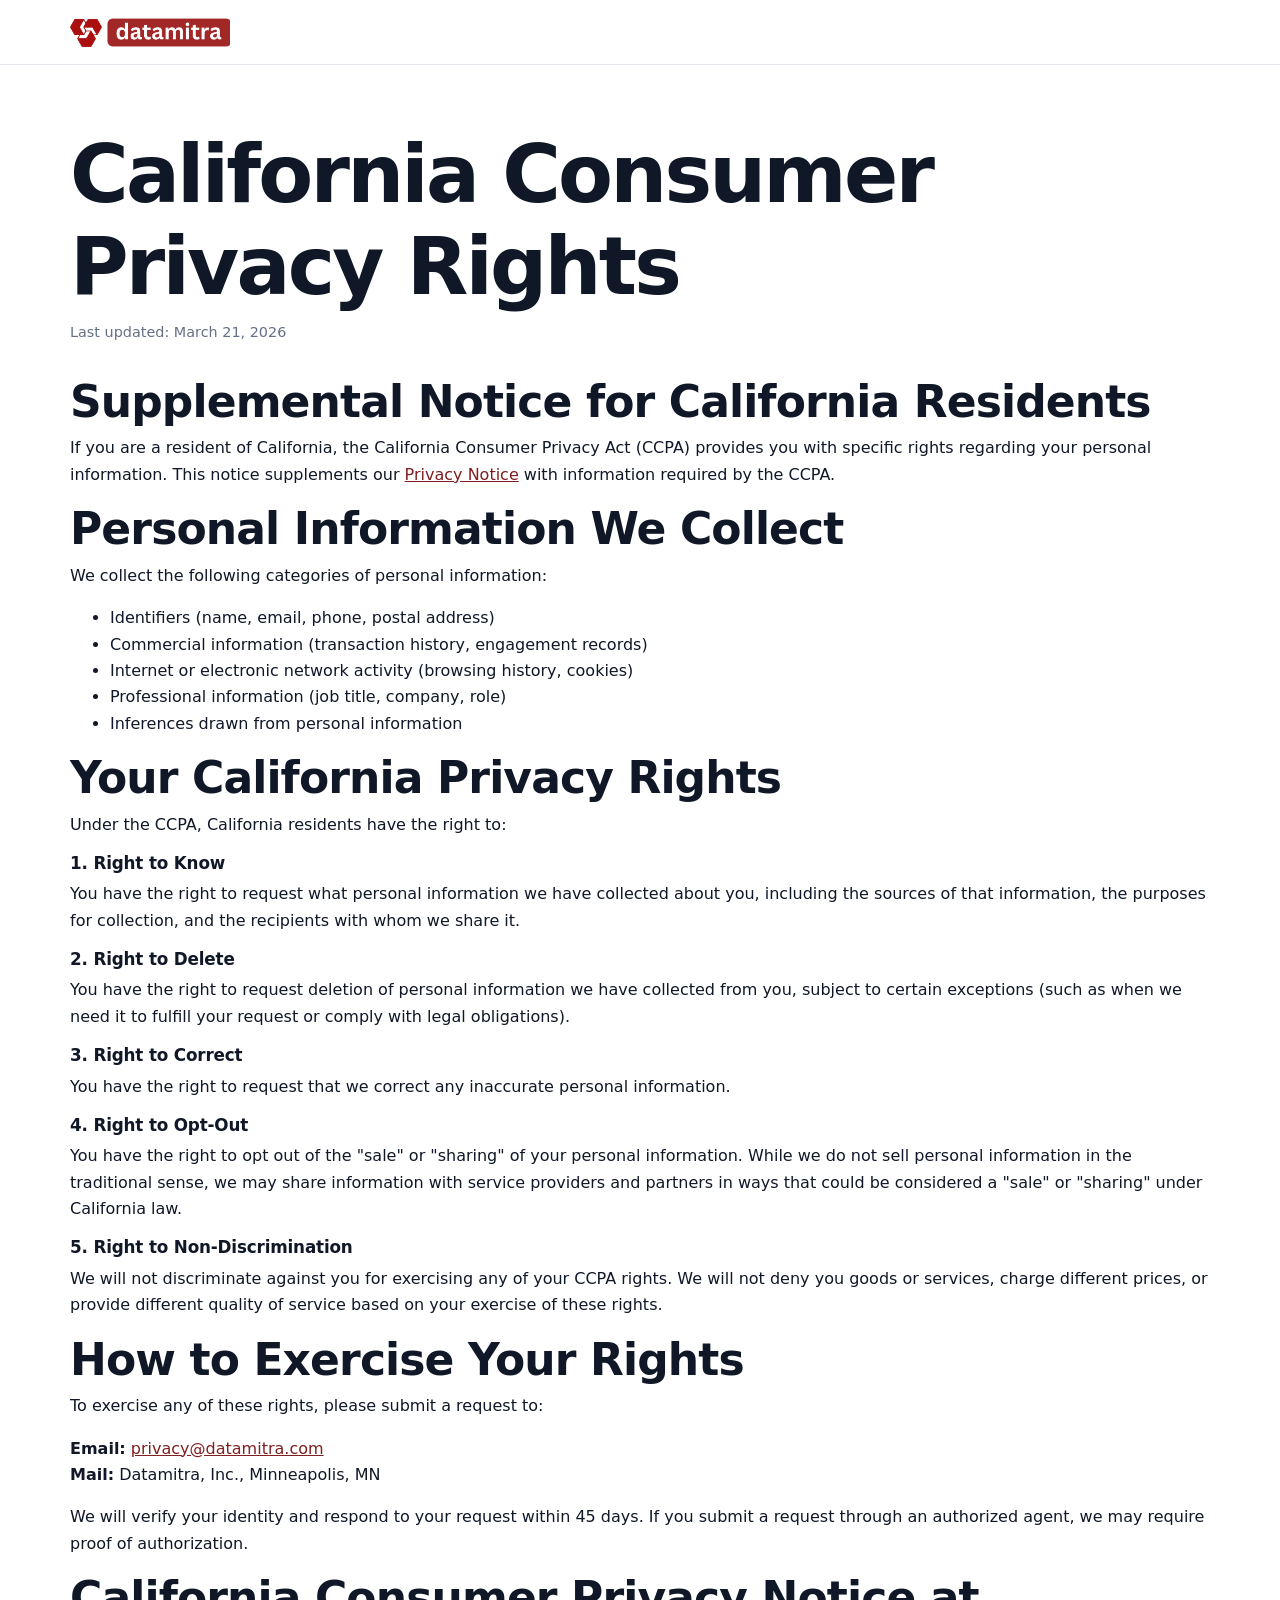
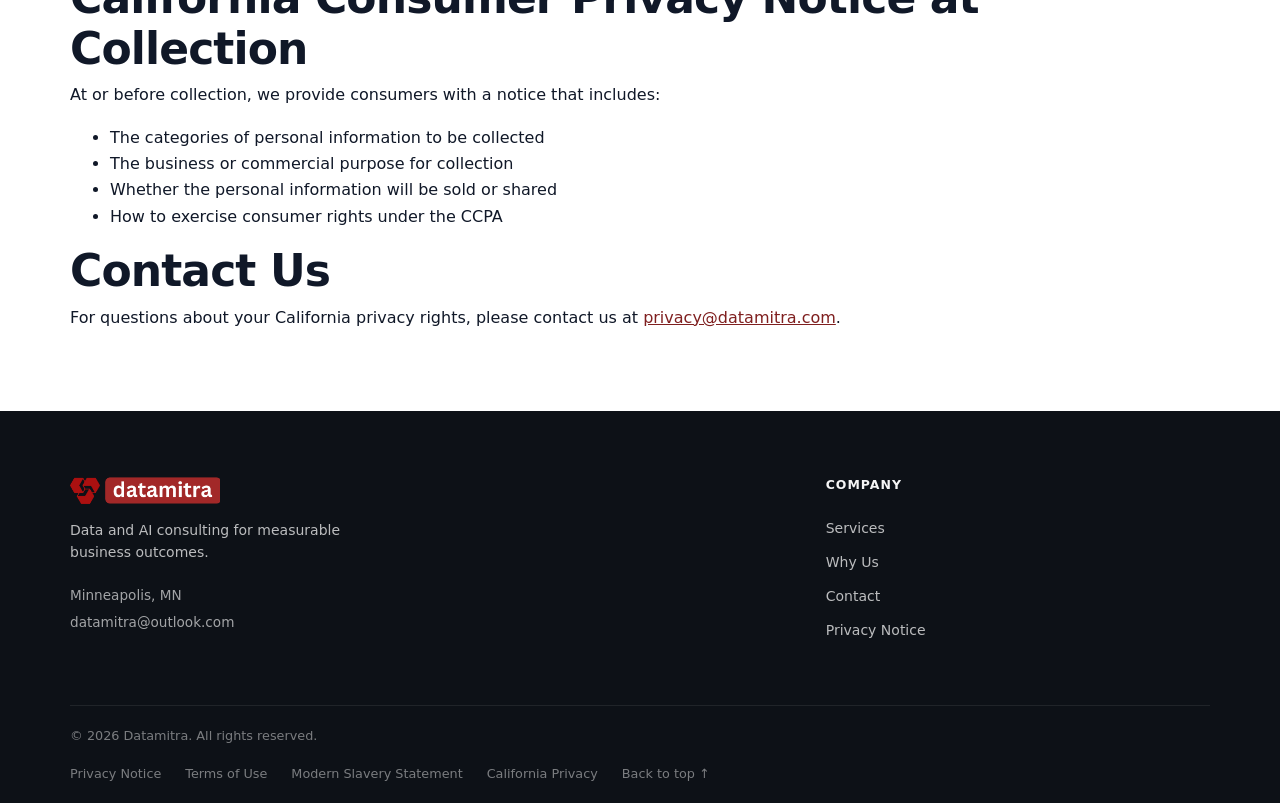
==== california-privacy.html @ 7be06f63 "Add legal pages: Privacy Notice, Terms of Use, Modern Slavery Statement, California Privacy" ====
<!doctype html>
<html lang="en">
  <head>
    <meta charset="UTF-8" />
    <meta name="viewport" content="width=device-width, initial-scale=1.0" />
    <title>California Privacy Rights - Datamitra</title>
    <meta name="description" content="Datamitra California Consumer Privacy Act (CCPA) Supplemental Notice." />
    <link rel="preconnect" href="https://fonts.googleapis.com" />
    <link rel="preconnect" href="https://fonts.gstatic.com" crossorigin />
    <link href="https://fonts.cdnfonts.com/css/canva-sans" rel="stylesheet" />
    <link rel="stylesheet" href="styles.css?v=24" />
  </head>
  <body>
    <header class="site-header">
      <div class="container nav-wrap">
        <a class="brand" href="index.html" aria-label="Datamitra home">
          <img class="brand-logo" src="assets/images/logo-wide.png" alt="Datamitra" width="175" height="35" />
        </a>
      </div>
    </header>

    <main id="main">
      <section class="section" style="padding: 4rem 0;">
        <div class="container">
          <h1>California Consumer Privacy Rights</h1>
          <p style="color: #667085; font-size: 0.9rem; margin-bottom: 2rem;">Last updated: March 21, 2026</p>

          <h2>Supplemental Notice for California Residents</h2>
          <p>If you are a resident of California, the California Consumer Privacy Act (CCPA) provides you with specific rights regarding your personal information. This notice supplements our <a href="privacy-notice.html">Privacy Notice</a> with information required by the CCPA.</p>

          <h2>Personal Information We Collect</h2>
          <p>We collect the following categories of personal information:</p>
          <ul>
            <li>Identifiers (name, email, phone, postal address)</li>
            <li>Commercial information (transaction history, engagement records)</li>
            <li>Internet or electronic network activity (browsing history, cookies)</li>
            <li>Professional information (job title, company, role)</li>
            <li>Inferences drawn from personal information</li>
          </ul>

          <h2>Your California Privacy Rights</h2>
          <p>Under the CCPA, California residents have the right to:</p>

          <h3>1. Right to Know</h3>
          <p>You have the right to request what personal information we have collected about you, including the sources of that information, the purposes for collection, and the recipients with whom we share it.</p>

          <h3>2. Right to Delete</h3>
          <p>You have the right to request deletion of personal information we have collected from you, subject to certain exceptions (such as when we need it to fulfill your request or comply with legal obligations).</p>

          <h3>3. Right to Correct</h3>
          <p>You have the right to request that we correct any inaccurate personal information.</p>

          <h3>4. Right to Opt-Out</h3>
          <p>You have the right to opt out of the "sale" or "sharing" of your personal information. While we do not sell personal information in the traditional sense, we may share information with service providers and partners in ways that could be considered a "sale" or "sharing" under California law.</p>

          <h3>5. Right to Non-Discrimination</h3>
          <p>We will not discriminate against you for exercising any of your CCPA rights. We will not deny you goods or services, charge different prices, or provide different quality of service based on your exercise of these rights.</p>

          <h2>How to Exercise Your Rights</h2>
          <p>To exercise any of these rights, please submit a request to:</p>
          <p>
            <strong>Email:</strong> <a href="mailto:privacy@datamitra.com">privacy@datamitra.com</a><br />
            <strong>Mail:</strong> Datamitra, Inc., Minneapolis, MN
          </p>
          <p>We will verify your identity and respond to your request within 45 days. If you submit a request through an authorized agent, we may require proof of authorization.</p>

          <h2>California Consumer Privacy Notice at Collection</h2>
          <p>At or before collection, we provide consumers with a notice that includes:</p>
          <ul>
            <li>The categories of personal information to be collected</li>
            <li>The business or commercial purpose for collection</li>
            <li>Whether the personal information will be sold or shared</li>
            <li>How to exercise consumer rights under the CCPA</li>
          </ul>

          <h2>Contact Us</h2>
          <p>For questions about your California privacy rights, please contact us at <a href="mailto:privacy@datamitra.com">privacy@datamitra.com</a>.</p>
        </div>
      </section>
    </main>

    <footer class="site-footer">
      <div class="container footer-inner">
        <div class="footer-brand">
          <a class="brand" href="index.html" aria-label="Datamitra home">
            <img class="brand-logo brand-logo-footer" src="assets/images/logo-wide.png" alt="Datamitra" width="160" height="32" />
          </a>
          <p class="footer-tagline">Data and AI consulting for measurable business outcomes.</p>
          <address class="footer-address">
            <span>Minneapolis, MN</span>
            <a href="mailto:datamitra@outlook.com">datamitra@outlook.com</a>
          </address>
        </div>
        <nav class="footer-links" aria-label="Footer navigation">
          <p class="footer-heading">Company</p>
          <a href="index.html#services">Services</a>
          <a href="index.html#approach">Why Us</a>
          <a href="index.html#contact">Contact</a>
          <a href="privacy-notice.html">Privacy Notice</a>
        </nav>
      </div>
      <div class="footer-bottom">
        <div class="container footer-bottom-inner">
          <p>&copy; <span id="year"></span> Datamitra. All rights reserved.</p>
          <div class="legal-links">
            <a href="privacy-notice.html">Privacy Notice</a>
            <a href="terms-of-use.html">Terms of Use</a>
            <a href="modern-slavery.html">Modern Slavery Statement</a>
            <a href="california-privacy.html">California Privacy</a>
            <a href="index.html#top">Back to top &uarr;</a>
          </div>
        </div>
      </div>
    </footer>

    <script>
      document.querySelector("#year").textContent = new Date().getFullYear();
    </script>
  </body>
</html>
---- styles.css ----
/* ═══════════════════════════════════════════════════════════
  Datamitra - Design System
  Canva Sans typography, logo-red brand system,
  deep navy hero, crisp card grids, mobile-first.
  ═══════════════════════════════════════════════════════════ */

/* ─── Design tokens ───────────────────────────────────────── */
:root {
  /* Surfaces */
  --bg: #ffffff;
  --bg-alt: #f7f8fa;
  --panel: #ffffff;
  --line: #e4e7ec;

  /* Text */
  --text: #101828;
  --text-2: #344054;
  --muted: #475467;

  /* Brand - logo red */
  --brand: #a22828;
  --brand-dark: #7f1f1f;
  --brand-light: #fde8e8;
  --brand-glow: rgba(162, 40, 40, 0.22);

  /* Accent - tonal red */
  --accent: #c94a4a;
  --accent-dark: #962323;

  /* Hero */
  --hero-bg: #0f1629;
  --hero-mid: #0a2540;
  --hero-line: rgba(255, 255, 255, 0.10);

  /* Shadows */
  --shadow-xs: 0 1px 3px rgba(16, 24, 40, 0.06), 0 1px 2px rgba(16, 24, 40, 0.04);
  --shadow-sm: 0 4px 8px rgba(16, 24, 40, 0.06), 0 2px 4px rgba(16, 24, 40, 0.04);
  --shadow: 0 12px 24px rgba(16, 24, 40, 0.08), 0 4px 8px rgba(16, 24, 40, 0.04);
  --shadow-lg: 0 24px 48px rgba(16, 24, 40, 0.12), 0 8px 16px rgba(16, 24, 40, 0.06);

  /* Radii */
  --radius: 10px;
  --radius-sm: 6px;
  --radius-lg: 16px;

  /* Typography */
  --font-body: "Canva Sans", "Segoe UI", system-ui, -apple-system, sans-serif;
  --font-heading: "Canva Sans", "Segoe UI", system-ui, -apple-system, sans-serif;
}

/* ─── Reset ───────────────────────────────────────────────── */
*,
*::before,
*::after { box-sizing: border-box; }

html, body {
  margin: 0;
  padding: 0;
  scroll-behavior: smooth;
}

body {
  font-family: var(--font-body);
  font-size: 1rem;
  line-height: 1.65;
  color: var(--text);
  background: var(--bg);
  -webkit-font-smoothing: antialiased;
  -moz-osx-font-smoothing: grayscale;
}

h1, h2, h3, h4 {
  font-family: var(--font-heading);
  line-height: 1.15;
  font-weight: 700;
  margin: 0 0 0.5rem;
  color: var(--text);
}

h1 {
  font-size: clamp(2.8rem, 6.5vw, 5rem);
  font-weight: 800;
  letter-spacing: -0.035em;
}

h2 {
  font-size: clamp(1.9rem, 3.8vw, 2.75rem);
  font-weight: 700;
  letter-spacing: -0.02em;
}

h3 {
  font-size: 1.05rem;
  font-weight: 600;
  letter-spacing: -0.01em;
}

p { margin: 0 0 1rem; }

a {
  color: var(--brand-dark);
  transition: color 0.15s;
}

img { max-width: 100%; display: block; }

/* ─── Utilities ───────────────────────────────────────────── */
.container {
  width: min(1140px, 92vw);
  margin: 0 auto;
}

.skip-link {
  position: absolute;
  left: -9999px;
  top: auto;
}

.skip-link:focus {
  left: 1rem;
  top: 1rem;
  padding: 0.5rem 0.9rem;
  background: var(--panel);
  border: 2px solid var(--brand);
  border-radius: var(--radius-sm);
  z-index: 999;
  color: var(--text);
  font-weight: 600;
  font-size: 0.9rem;
}

/* Section alternating bg */
.section-alt {
  background: var(--bg-alt);
}

/* ─── Eyebrow pill ────────────────────────────────────────── */
/* Databricks-style: small ALL CAPS label with colored dot/line */
.eyebrow {
  display: inline-flex;
  align-items: center;
  gap: 0.5rem;
  font-size: 0.72rem;
  font-weight: 600;
  letter-spacing: 0.12em;
  text-transform: uppercase;
  color: var(--brand-dark);
  margin-bottom: 0.85rem;
}

.eyebrow::before {
  content: "";
  display: inline-block;
  width: 20px;
  height: 2px;
  background: var(--accent);
  border-radius: 2px;
  flex-shrink: 0;
}

.eyebrow-light {
  color: rgba(255, 255, 255, 0.7);
}

.eyebrow-light::before {
  background: var(--accent);
}

/* ─── Buttons ─────────────────────────────────────────────── */
.btn {
  display: inline-flex;
  align-items: center;
  justify-content: center;
  gap: 0.45rem;
  padding: 0.7rem 1.35rem;
  border-radius: var(--radius-sm);
  border: 1.5px solid transparent;
  font-family: var(--font-body);
  font-size: 0.9rem;
  font-weight: 600;
  line-height: 1;
  text-decoration: none;
  cursor: pointer;
  white-space: nowrap;
  transition: background 0.15s, border-color 0.15s, color 0.15s, box-shadow 0.15s;
}

/* Nav "Get Started" */
.btn-nav {
  background: var(--brand);
  color: #fff;
  border-color: var(--brand);
  font-size: 0.85rem;
  padding: 0.52rem 1.05rem;
  border-radius: var(--radius-sm);
}

.btn-nav:hover {
  background: var(--brand-dark);
  border-color: var(--brand-dark);
  color: #fff;
}

/* Hero primary - logo red fill on dark */
.btn-hero-primary {
  background: var(--brand);
  color: #ffffff;
  border-color: var(--brand);
  font-size: 0.95rem;
  padding: 0.78rem 1.6rem;
}

.btn-hero-primary:hover {
  background: var(--brand-dark);
  border-color: var(--brand-dark);
  color: #fff;
  box-shadow: 0 4px 16px var(--brand-glow);
}

/* Hero ghost - logo red outline */
.btn-hero-ghost {
  background: transparent;
  color: rgba(255, 236, 236, 0.95);
  border-color: rgba(248, 190, 190, 0.6);
  font-size: 0.95rem;
  padding: 0.78rem 1.6rem;
}

.btn-hero-ghost:hover {
  background: var(--brand-glow);
  border-color: rgba(255, 224, 224, 0.95);
  color: #ffffff;
}

/* Section form submit */
.btn-primary {
  background: var(--brand);
  color: #fff;
  border-color: var(--brand);
}

.btn-primary:hover {
  background: var(--brand-dark);
  border-color: var(--brand-dark);
  box-shadow: 0 4px 12px var(--brand-glow);
}

/* Focus ring - accessible */
a:focus-visible,
button:focus-visible,
input:focus-visible,
textarea:focus-visible {
  outline: 2px solid var(--brand);
  outline-offset: 2px;
}

/* ─── Navigation ──────────────────────────────────────────── */
/* Databricks-style: solid white, no blur, crisp border */
.site-header {
  position: sticky;
  top: 0;
  background: #ffffff;
  border-bottom: 1px solid var(--line);
  z-index: 200;
}

.nav-wrap {
  display: flex;
  align-items: center;
  gap: 1rem;
  height: 64px;
}

/* Logo */
.brand {
  display: inline-flex;
  align-items: center;
  text-decoration: none;
  flex-shrink: 0;
  margin-right: 0.5rem;
}

.brand-logo {
  display: block;
  height: 32px;
  width: auto;
  object-fit: contain;
}

/* Nav items */
nav[aria-label="Main navigation"] {
  flex: 1;
}

.nav-links {
  list-style: none;
  display: flex;
  align-items: center;
  gap: 0;
  margin: 0;
  padding: 0;
}

.nav-links a {
  display: block;
  text-decoration: none;
  color: var(--text-2);
  font-family: var(--font-body);
  font-size: 0.9rem;
  font-weight: 600;
  letter-spacing: 0.01em;
  padding: 0.45rem 0.8rem;
  border-radius: var(--radius-sm);
  position: relative;
  transition: color 0.15s;
}

.nav-links a:hover {
  color: var(--text);
}

.nav-links a::after {
  content: "";
  position: absolute;
  bottom: -1px;
  left: 0.8rem;
  right: 0.8rem;
  height: 2px;
  background: var(--brand);
  transform: scaleX(0);
  transform-origin: left;
  transition: transform 0.2s;
  border-radius: 2px;
}

.nav-links a:hover::after {
  transform: scaleX(1);
}

/* Right-side nav actions */
.nav-actions {
  display: flex;
  align-items: center;
  gap: 0.75rem;
  flex-shrink: 0;
}

/* Mobile hamburger */
.nav-toggle {
  display: none;
  flex-direction: column;
  justify-content: center;
  gap: 5px;
  padding: 0.4rem;
  background: none;
  border: none;
  cursor: pointer;
  border-radius: var(--radius-sm);
}

.hamburger-bar {
  display: block;
  width: 22px;
  height: 2px;
  background: var(--text-2);
  border-radius: 2px;
  transition: transform 0.2s, opacity 0.2s;
}

.nav-toggle[aria-expanded="true"] .hamburger-bar:nth-child(1) {
  transform: translateY(7px) rotate(45deg);
}

.nav-toggle[aria-expanded="true"] .hamburger-bar:nth-child(2) {
  opacity: 0;
}

.nav-toggle[aria-expanded="true"] .hamburger-bar:nth-child(3) {
  transform: translateY(-7px) rotate(-45deg);
}

/* ─── Hero ────────────────────────────────────────────────── */
.hero {
  position: relative;
  background: var(--hero-bg);
  overflow: hidden;
}

/* Layered radial glows */
.hero-bg {
  position: absolute;
  inset: 0;
  pointer-events: none;
  background:
    radial-gradient(ellipse 70% 80% at -10% 10%, rgba(162, 40, 40, 0.45) 0%, transparent 60%),
    radial-gradient(ellipse 50% 40% at 100% 0%, rgba(201, 74, 74, 0.22) 0%, transparent 55%),
    radial-gradient(ellipse 60% 80% at 50% 120%, rgba(127, 31, 31, 0.38) 0%, transparent 65%);
}

.hero-bg::after {
  content: "";
  position: absolute;
  inset: 0;
  background-image: radial-gradient(rgba(255,255,255,0.05) 1px, transparent 1px);
  background-size: 28px 28px;
  pointer-events: none;
}

/* 2-column hero grid */
.hero-grid {
  position: relative;
  display: grid;
  grid-template-columns: 1fr 1fr;
  gap: 3rem;
  align-items: center;
  padding: 5.5rem 0 5rem;
  min-height: 520px;
}

.hero-text {
  max-width: 560px;
}

.hero-text h1 {
  font-size: clamp(2.35rem, 5vw, 4.1rem);
  color: #ffffff;
  margin-bottom: 1.2rem;
  line-height: 1.08;
}

/* Brand gradient on "full potential." */
.hero-text h1 em {
  font-style: normal;
  background: linear-gradient(92deg, #f9d2d2 0%, var(--accent) 55%, var(--brand-dark) 100%);
  -webkit-background-clip: text;
  -webkit-text-fill-color: transparent;
  background-clip: text;
}

.hero-copy {
  color: rgba(255, 255, 255, 0.8);
  font-size: 1.05rem;
  line-height: 1.75;
  max-width: 52ch;
  margin-bottom: 2rem;
}

.hero-cta {
  display: flex;
  flex-wrap: wrap;
  gap: 0.85rem;
  align-items: center;
  margin-bottom: 1.8rem;
}

/* Trust signals row below CTAs */
.hero-trust {
  list-style: none;
  margin: 0;
  padding: 0;
  display: flex;
  flex-wrap: wrap;
  gap: 1.2rem;
  padding-top: 0.25rem;
  border-top: 1px solid rgba(255, 255, 255, 0.1);
}

.hero-trust li {
  display: flex;
  align-items: center;
  gap: 0.45rem;
  font-size: 0.8rem;
  color: rgba(255, 255, 255, 0.74);
  font-weight: 500;
  letter-spacing: 0.01em;
}

.trust-dot {
  display: inline-block;
  width: 6px;
  height: 6px;
  border-radius: 50%;
  background: var(--brand);
  flex-shrink: 0;
}

/* ─── Dashboard visual card (hero right) ─────────────────── */
.hero-visual {
  display: flex;
  justify-content: flex-end;
  align-items: center;
}

.dash-card {
  background: rgba(255, 255, 255, 0.06);
  border: 1px solid rgba(255, 255, 255, 0.14);
  border-radius: 14px;
  width: 100%;
  max-width: 500px;
  backdrop-filter: blur(12px);
  -webkit-backdrop-filter: blur(12px);
  box-shadow: 0 24px 64px rgba(0, 0, 0, 0.4), 0 0 0 1px rgba(255,255,255,0.06);
  overflow: hidden;
}

.dash-header {
  display: flex;
  align-items: center;
  gap: 0.4rem;
  padding: 1rem 1.3rem;
  background: rgba(255, 255, 255, 0.05);
  border-bottom: 1px solid rgba(255, 255, 255, 0.08);
}

.dash-dot {
  width: 10px;
  height: 10px;
  border-radius: 50%;
  flex-shrink: 0;
}
.dash-dot--green { background: #34d399; }
.dash-dot--amber { background: var(--accent); }
.dash-dot--red   { background: #f87171; }

.dash-title {
  margin-left: 0.6rem;
  font-size: 0.75rem;
  font-weight: 600;
  color: rgba(255, 255, 255, 0.72);
  letter-spacing: 0.04em;
  text-transform: uppercase;
}

.dash-body {
  padding: 1.45rem 1.3rem;
  display: flex;
  flex-direction: column;
  gap: 1rem;
}

.dash-metric {
  display: flex;
  align-items: center;
  gap: 0.6rem;
}

.dash-label {
  font-size: 0.75rem;
  color: rgba(255, 255, 255, 0.84);
  width: 130px;
  flex-shrink: 0;
}

.dash-bar-wrap {
  flex: 1;
  height: 6px;
  background: rgba(255, 255, 255, 0.08);
  border-radius: 3px;
  overflow: hidden;
}

.dash-bar {
  height: 100%;
  border-radius: 3px;
  background: linear-gradient(90deg, var(--brand-dark), var(--brand));
  transition: width 1s ease;
}

.dash-bar--amber {
  background: linear-gradient(90deg, var(--brand-dark), var(--accent));
}

.dash-val {
  font-size: 0.78rem;
  font-weight: 700;
  color: rgba(255, 255, 255, 0.92);
  width: 38px;
  text-align: right;
  flex-shrink: 0;
}

.dash-kpi-row {
  display: grid;
  grid-template-columns: repeat(3, 1fr);
  gap: 0.5rem;
  margin-top: 0.4rem;
  padding-top: 0.85rem;
  border-top: 1px solid rgba(255, 255, 255, 0.08);
}

.dash-kpi {
  display: flex;
  flex-direction: column;
  align-items: center;
  gap: 0.2rem;
  background: rgba(255, 255, 255, 0.05);
  border-radius: 8px;
  padding: 0.7rem 0.4rem;
}

.dash-kpi-num {
  font-size: 1.15rem;
  font-weight: 800;
  color: rgba(255, 255, 255, 0.96);
  letter-spacing: -0.03em;
}

.dash-kpi-label {
  font-size: 0.68rem;
  color: rgba(255, 255, 255, 0.9);
  text-align: center;
  line-height: 1.35;
}

/* Outcomes bar inside hero bottom */
.hero-outcomes {
  position: relative;
  border-top: 1px solid var(--hero-line);
  background: rgba(255, 255, 255, 0.03);
  padding: 1.6rem 0;
}

.outcomes-list {
  list-style: none;
  margin: 0;
  padding: 0;
  display: grid;
  grid-template-columns: repeat(4, 1fr);
  gap: 1.5rem;
}

.outcomes-list li {
  display: flex;
  align-items: flex-start;
  gap: 0.65rem;
  color: rgba(255, 255, 255, 0.75);
  font-size: 0.875rem;
  line-height: 1.45;
  font-weight: 400;
}

.outcome-icon {
  font-size: 1.15rem;
  flex-shrink: 0;
  line-height: 1.45;
}

/* ─── Stats strip ─────────────────────────────────────────── */
/* Dark, high-contrast numbers */
.stats-strip {
  background: #0d1117;
  border-top: 1px solid rgba(255, 255, 255, 0.06);
  padding: 2.75rem 0;
}

.stats-grid {
  display: grid;
  grid-template-columns: repeat(4, 1fr);
  gap: 0;
  text-align: center;
}

.stat-item {
  display: flex;
  flex-direction: column;
  gap: 0.4rem;
  padding: 1rem 1.5rem;
  border-right: 1px solid rgba(255, 255, 255, 0.08);
}

.stat-item:last-child {
  border-right: none;
}

.stat-number {
  font-family: var(--font-heading);
  font-size: clamp(1.75rem, 3.2vw, 2.5rem);
  font-weight: 800;
  color: #ffffff;
  letter-spacing: -0.03em;
  line-height: 1;
}

.stat-label {
  font-size: 0.82rem;
  font-weight: 500;
  color: #ffffff;
  line-height: 1.4;
}

/* ─── Section defaults ────────────────────────────────────── */
.section {
  padding: 5rem 0;
  background: var(--bg);
}

.section-alt {
  background: var(--bg-alt);
}

.section-intro {
  color: var(--muted);
  font-size: 1rem;
  line-height: 1.65;
  margin-top: 0.4rem;
  margin-bottom: 0;
  max-width: 60ch;
}

.section-note {
  margin-top: 0.8rem;
  margin-bottom: 0;
  color: var(--brand-dark);
  font-size: 0.95rem;
  font-weight: 600;
  max-width: 60ch;
}

/* ─── Why now ─────────────────────────────────────────────── */
.why-now-section {
  padding-top: 4.25rem;
  padding-bottom: 4.25rem;
}

.why-now-wrap {
  display: grid;
  gap: 2rem;
}

.why-now-copy {
  max-width: 70ch;
}

.why-now-grid {
  display: grid;
  grid-template-columns: repeat(3, minmax(0, 1fr));
  gap: 1.25rem;
}

.why-now-item {
  background: var(--panel);
  border: 1px solid var(--line);
  border-radius: var(--radius);
  padding: 1.6rem 1.4rem;
  box-shadow: var(--shadow-xs);
  transition: box-shadow 0.22s, transform 0.22s, border-color 0.22s;
  overflow: hidden;
  position: relative;
}

.why-now-item::before {
  content: "";
  position: absolute;
  top: 0;
  left: 0;
  right: 0;
  height: 3px;
  background: linear-gradient(90deg, var(--brand), var(--accent));
  transform: scaleX(0);
  transform-origin: left;
  transition: transform 0.25s;
}

.why-now-item:hover {
  box-shadow: var(--shadow-lg);
  transform: translateY(-4px);
  border-color: var(--brand);
}

.why-now-item:hover::before {
  transform: scaleX(1);
}

.why-now-icon {
  font-size: 2rem;
  line-height: 1;
  margin-bottom: 1rem;
  display: inline-flex;
  align-items: center;
  justify-content: center;
  width: 52px;
  height: 52px;
  background: var(--brand-light);
  border-radius: 12px;
  transition: background 0.2s, transform 0.2s;
}

.why-now-item:hover .why-now-icon {
  background: var(--brand-glow);
  transform: scale(1.08);
}

.why-now-item h3 {
  margin-bottom: 0.55rem;
}

.why-now-item p {
  margin: 0;
  color: var(--muted);
  font-size: 0.92rem;
  line-height: 1.6;
}

/* ─── Service cards ───────────────────────────────────────── */
.service-grid {
  margin-top: 2.5rem;
  display: grid;
  grid-template-columns: repeat(3, minmax(0, 1fr));
  gap: 1.25rem;
}

.service-icon {
  font-size: 2rem;
  line-height: 1;
  margin-bottom: 1rem;
  display: inline-flex;
  align-items: center;
  justify-content: center;
  width: 52px;
  height: 52px;
  background: var(--brand-light);
  border-radius: 12px;
  transition: background 0.2s, transform 0.2s;
}

.service-item:hover .service-icon {
  background: var(--brand-glow);
  transform: scale(1.08);
}

.service-item {
  background: var(--panel);
  border: 1px solid var(--line);
  border-radius: var(--radius);
  padding: 1.6rem 1.4rem;
  box-shadow: var(--shadow-xs);
  transition: box-shadow 0.22s, transform 0.22s, border-color 0.22s;
  display: flex;
  flex-direction: column;
  overflow: hidden;
  position: relative;
}

.service-item:hover {
  box-shadow: var(--shadow-lg);
  transform: translateY(-4px);
  border-color: var(--brand);
}

/* Colored top accent line on hover */
.service-item::before {
  content: "";
  position: absolute;
  top: 0;
  left: 0;
  right: 0;
  height: 3px;
  background: linear-gradient(90deg, var(--brand), var(--accent));
  transform: scaleX(0);
  transform-origin: left;
  transition: transform 0.25s;
}

.service-item:hover::before {
  transform: scaleX(1);
}

.service-item h3 {
  color: var(--text);
  font-size: 1.05rem;
  margin-bottom: 0.5rem;
}

.service-item > p {
  color: var(--muted);
  font-size: 0.9rem;
  line-height: 1.55;
  margin-bottom: 1rem;
}

.service-checks {
  list-style: none;
  margin: auto 0 0;
  padding: 0;
  display: flex;
  flex-direction: column;
  gap: 0.45rem;
}

.service-checks li {
  display: flex;
  align-items: baseline;
  gap: 0.5rem;
  font-size: 0.85rem;
  color: var(--text-2);
  line-height: 1.4;
}

.service-checks li::before {
  content: "✓";
  color: var(--brand);
  font-weight: 700;
  font-size: 0.8rem;
  flex-shrink: 0;
}

/* ─── Why Datamitra ───────────────────────────────────────── */
.why-grid {
  margin-top: 2.5rem;
  display: grid;
  grid-template-columns: repeat(3, minmax(0, 1fr));
  gap: 1.25rem;
}

.why-item {
  background: var(--panel);
  border: 1px solid var(--line);
  border-radius: var(--radius);
  padding: 1.6rem 1.4rem;
  box-shadow: var(--shadow-xs);
  transition: box-shadow 0.22s, transform 0.22s, border-color 0.22s;
  overflow: hidden;
  position: relative;
}

.why-item::before {
  content: "";
  position: absolute;
  top: 0;
  left: 0;
  right: 0;
  height: 3px;
  background: linear-gradient(90deg, var(--brand), var(--accent));
  transform: scaleX(0);
  transform-origin: left;
  transition: transform 0.25s;
}

.why-item:hover {
  box-shadow: var(--shadow-lg);
  transform: translateY(-4px);
  border-color: var(--brand);
}

.why-item:hover::before {
  transform: scaleX(1);
}

.why-icon {
  font-size: 2rem;
  line-height: 1;
  margin-bottom: 1rem;
  display: inline-flex;
  align-items: center;
  justify-content: center;
  width: 52px;
  height: 52px;
  background: var(--brand-light);
  border-radius: 12px;
  transition: background 0.2s, transform 0.2s;
}

.why-item:hover .why-icon {
  background: var(--brand-glow);
  transform: scale(1.08);
}

.why-item h3 {
  font-size: 1.05rem;
  color: var(--text);
  margin-bottom: 0.5rem;
}

.why-item p {
  font-size: 0.9rem;
  color: var(--muted);
  margin: 0;
  line-height: 1.65;
}

/* ─── Pre-footer CTA band ─────────────────────────────────── */
/* Databricks-style dark band before footer */
.prefooter-cta {
  background: linear-gradient(135deg, #0a2540 0%, var(--hero-bg) 100%);
  padding: 5rem 0;
  text-align: center;
  position: relative;
  overflow: hidden;
}

/* Subtle grid texture */
.prefooter-cta::before {
  content: "";
  position: absolute;
  inset: 0;
  background-image: radial-gradient(rgba(255,255,255,0.04) 1px, transparent 1px);
  background-size: 28px 28px;
}

.prefooter-inner {
  max-width: 640px;
  position: relative;
}

.prefooter-inner h2 {
  color: #ffffff;
  margin-bottom: 0.9rem;
}

.prefooter-inner p {
  color: rgba(255, 255, 255, 0.8);
  font-size: 1rem;
  margin-bottom: 2rem;
}

.prefooter-btns {
  display: flex;
  flex-wrap: wrap;
  gap: 0.9rem;
  justify-content: center;
}

/* ─── Contact ─────────────────────────────────────────────── */
.contact-grid {
  display: grid;
  grid-template-columns: 1fr 1.3fr;
  gap: 3.5rem;
  align-items: start;
}

.contact-grid > div {
  padding-top: 0.25rem;
}

.small-note {
  color: var(--muted);
  font-size: 0.875rem;
  margin-top: 0.75rem;
}

.schedule-button-slot {
  margin: 0.55rem 0 0.95rem;
}

.hero-cta .schedule-button-slot,
.prefooter-btns .schedule-button-slot {
  margin: 0;
  display: inline-flex;
}

#lead-form {
  background: var(--panel);
  border: 1px solid var(--line);
  border-radius: var(--radius-lg);
  box-shadow: var(--shadow);
  padding: 2rem;
}

.field {
  margin-bottom: 1.15rem;
}

label {
  display: block;
  font-weight: 500;
  font-size: 0.875rem;
  color: var(--text-2);
  margin-bottom: 0.4rem;
}

input[type="text"],
input[type="email"],
textarea {
  width: 100%;
  font: inherit;
  font-size: 0.9rem;
  padding: 0.72rem 0.9rem;
  border: 1px solid var(--line);
  border-radius: var(--radius-sm);
  background: var(--bg);
  color: var(--text);
  transition: border-color 0.15s, box-shadow 0.15s;
  -webkit-appearance: none;
}

input[type="text"]:hover,
input[type="email"]:hover,
textarea:hover {
  border-color: #b0bec5;
}

input[type="text"]:focus,
input[type="email"]:focus,
textarea:focus {
  border-color: var(--brand);
  box-shadow: 0 0 0 3px var(--brand-glow);
  outline: none;
  background: #fff;
}

.checkbox-field {
  display: flex;
  align-items: flex-start;
  gap: 0.7rem;
}

.checkbox-field input {
  appearance: auto;
  -webkit-appearance: checkbox;
  width: 16px;
  height: 16px;
  min-width: 16px;
  margin-top: 0.15rem;
  flex-shrink: 0;
  accent-color: var(--brand);
  border-radius: 4px;
  cursor: pointer;
}

.checkbox-field label {
  margin-bottom: 0;
  font-weight: 400;
  font-size: 0.85rem;
  color: var(--muted);
  line-height: 1.55;
  cursor: pointer;
}

#lead-form .btn {
  width: 100%;
  padding: 0.82rem;
  font-size: 0.95rem;
  border-radius: var(--radius-sm);
  margin-top: 0.25rem;
}

.form-status {
  min-height: 1.4rem;
  margin-top: 0.75rem;
  font-weight: 600;
  font-size: 0.875rem;
}

.form-status.success { color: #065f46; }
.form-status.error   { color: #991b1b; }

/* Honeypot - visually hidden, accessible for screen readers to skip */
.hp-field {
  position: absolute;
  left: -9999px;
  width: 1px;
  height: 1px;
  overflow: hidden;
  opacity: 0;
  pointer-events: none;
}

/* Captcha question styling */
.captcha-row {
  display: flex;
  align-items: center;
  gap: 0.75rem;
  flex-wrap: wrap;
}

.captcha-field label {
  font-weight: 600;
  margin: 0;
}

#captcha {
  max-width: 120px;
  margin: 0;
}

/* Form success thank-you panel */
.form-thankyou {
  display: flex;
  flex-direction: column;
  align-items: flex-start;
  gap: 0.75rem;
  padding: 2rem 1.75rem;
  background: #f0fdf4;
  border: 1px solid #bbf7d0;
  border-radius: var(--radius);
}

.thankyou-icon {
  display: inline-flex;
  align-items: center;
  justify-content: center;
  width: 48px;
  height: 48px;
  border-radius: 50%;
  background: #16a34a;
  color: #ffffff;
  font-size: 1.4rem;
  font-weight: 700;
  flex-shrink: 0;
}

.form-thankyou h3 {
  margin: 0;
  color: #15803d;
  font-size: 1.15rem;
}

.form-thankyou p {
  margin: 0;
  color: #166534;
  font-size: 0.9rem;
  line-height: 1.6;
}

.thankyou-book-btn {
  margin-top: 0.5rem;
  display: inline-block;
  text-decoration: none;
}

/* ─── Footer ──────────────────────────────────────────────── */
.site-footer {
  background: #0d1117;
}

.footer-inner {
  display: grid;
  grid-template-columns: 1.8fr 1fr;
  gap: 4rem;
  align-items: start;
  padding: 4rem 0 3rem;
  border-bottom: 1px solid rgba(255, 255, 255, 0.08);
}

.footer-brand .brand {
  margin-bottom: 0.85rem;
  display: inline-flex;
}

.footer-tagline {
  font-size: 0.875rem;
  color: rgba(255, 255, 255, 0.72);
  margin: 0 0 1.25rem;
  max-width: 36ch;
  line-height: 1.6;
}

.footer-address {
  display: flex;
  flex-direction: column;
  gap: 0.3rem;
  font-style: normal;
  margin-bottom: 1.5rem;
}

.footer-address span,
.footer-address a {
  color: rgba(255, 255, 255, 0.62);
  font-size: 0.85rem;
  text-decoration: none;
  transition: color 0.15s;
}

.footer-address a:hover {
  color: #ffffff;
}

.footer-social-row {
  display: flex;
  gap: 0.6rem;
  flex-wrap: wrap;
}

.footer-social-icon {
  display: inline-flex;
  align-items: center;
  justify-content: center;
  width: 36px;
  height: 36px;
  border-radius: 50%;
  border: 1px solid rgba(255, 255, 255, 0.15);
  color: rgba(255, 255, 255, 0.72);
  text-decoration: none;
  transition: background 0.18s, border-color 0.18s, color 0.18s;
}

.footer-social-icon:hover {
  background: rgba(255, 255, 255, 0.1);
  border-color: rgba(255, 255, 255, 0.35);
  color: #ffffff;
}

.footer-links {
  display: flex;
  flex-direction: column;
  gap: 0.7rem;
}

.footer-heading {
  margin: 0 0 0.6rem;
  color: rgba(255, 255, 255, 0.96);
  font-size: 0.78rem;
  font-weight: 700;
  letter-spacing: 0.08em;
  text-transform: uppercase;
}

.footer-links a {
  color: rgba(255, 255, 255, 0.72);
  text-decoration: none;
  font-size: 0.875rem;
  transition: color 0.15s;
}

.footer-links a:hover { color: #ffffff; }

.footer-bottom {
  padding: 1.2rem 0;
}

.footer-bottom-inner {
  display: flex;
  flex-direction: column;
  gap: 1rem;
  align-items: flex-start;
}

.footer-bottom p {
  font-size: 0.8rem;
  color: rgba(255, 255, 255, 0.45);
  margin: 0;
}

.footer-bottom a {
  font-size: 0.8rem;
  color: rgba(255, 255, 255, 0.45);
  text-decoration: none;
  transition: color 0.15s;
}

.footer-bottom a:hover { color: var(--accent); }

.legal-links {
  display: flex;
  align-items: center;
  gap: 1.5rem;
  flex-wrap: wrap;
}

/* ─── Footer logo keeps original brand colors ─────────────── */
.brand-logo-footer {
  height: 30px;
  width: auto;
  object-fit: contain;
  filter: none;
  opacity: 1;
}

.brand-logo-footer:hover { opacity: 1; }

/* ─── Responsive ──────────────────────────────────────────── */
@media (max-width: 1024px) {
  .outcomes-list {
    grid-template-columns: repeat(2, 1fr);
  }

  .stats-grid {
    grid-template-columns: repeat(2, 1fr);
  }

  .stat-item:nth-child(2) {
    border-right: none;
  }
}

@media (max-width: 900px) {
  .service-grid,
  .why-grid,
  .why-now-grid {
    grid-template-columns: repeat(2, minmax(0, 1fr));
  }

  .contact-grid {
    grid-template-columns: 1fr;
    gap: 2rem;
  }

  .footer-inner {
    grid-template-columns: 1fr 1fr;
    gap: 2rem;
  }
}

@media (max-width: 768px) {
  /* Show hamburger, hide desktop nav */
  .nav-toggle {
    display: flex;
  }

  nav[aria-label="Main navigation"] {
    position: absolute;
    top: 64px;
    left: 0;
    right: 0;
    background: #ffffff;
    border-bottom: 1px solid var(--line);
    box-shadow: var(--shadow);
    z-index: 190;
    padding: 0.75rem 0;
    display: none;
  }

  nav[aria-label="Main navigation"].is-open {
    display: block;
  }

  .nav-links {
    flex-direction: column;
    align-items: stretch;
    gap: 0;
    padding: 0 calc((100vw - min(1140px, 92vw)) / 2);
  }

  .nav-links a {
    padding: 0.7rem 1rem;
    font-size: 0.95rem;
    border-radius: 0;
  }

  .nav-links a::after {
    display: none;
  }

  /* Hero: stack on mobile */
  .hero-grid {
    grid-template-columns: 1fr;
    padding: 4rem 0 3rem;
    gap: 2.5rem;
    min-height: unset;
  }

  .hero-visual {
    justify-content: center;
  }

  .dash-card {
    max-width: 100%;
  }

  h1 {
    font-size: clamp(2rem, 8vw, 2.8rem);
  }
}

@media (max-width: 640px) {
  .outcomes-list {
    grid-template-columns: 1fr;
  }

  .stats-grid {
    grid-template-columns: 1fr 1fr;
  }

  .service-grid,
  .why-grid,
  .why-now-grid {
    grid-template-columns: 1fr;
  }

  .footer-inner {
    grid-template-columns: 1fr;
    gap: 1.75rem;
  }

  .prefooter-inner {
    padding: 0 1rem;
  }

  .hero-cta {
    flex-direction: column;
    align-items: flex-start;
  }

  .footer-bottom-inner {
    flex-direction: column;
    text-align: center;
    gap: 0.5rem;
  }
}

@media (max-width: 480px) {
  .hero-copy {
    color: rgba(255, 255, 255, 0.86);
  }

  .hero-trust li {
    color: rgba(255, 255, 255, 0.8);
    font-size: 0.84rem;
  }

  .dash-label {
    color: rgba(255, 255, 255, 0.88);
  }

  .dash-kpi-label {
    color: rgba(255, 255, 255, 0.94);
    font-size: 0.7rem;
  }

  .footer-tagline,
  .footer-links a,
  .footer-social a,
  .footer-bottom p,
  .footer-bottom a {
    color: rgba(255, 255, 255, 0.84);
  }
}
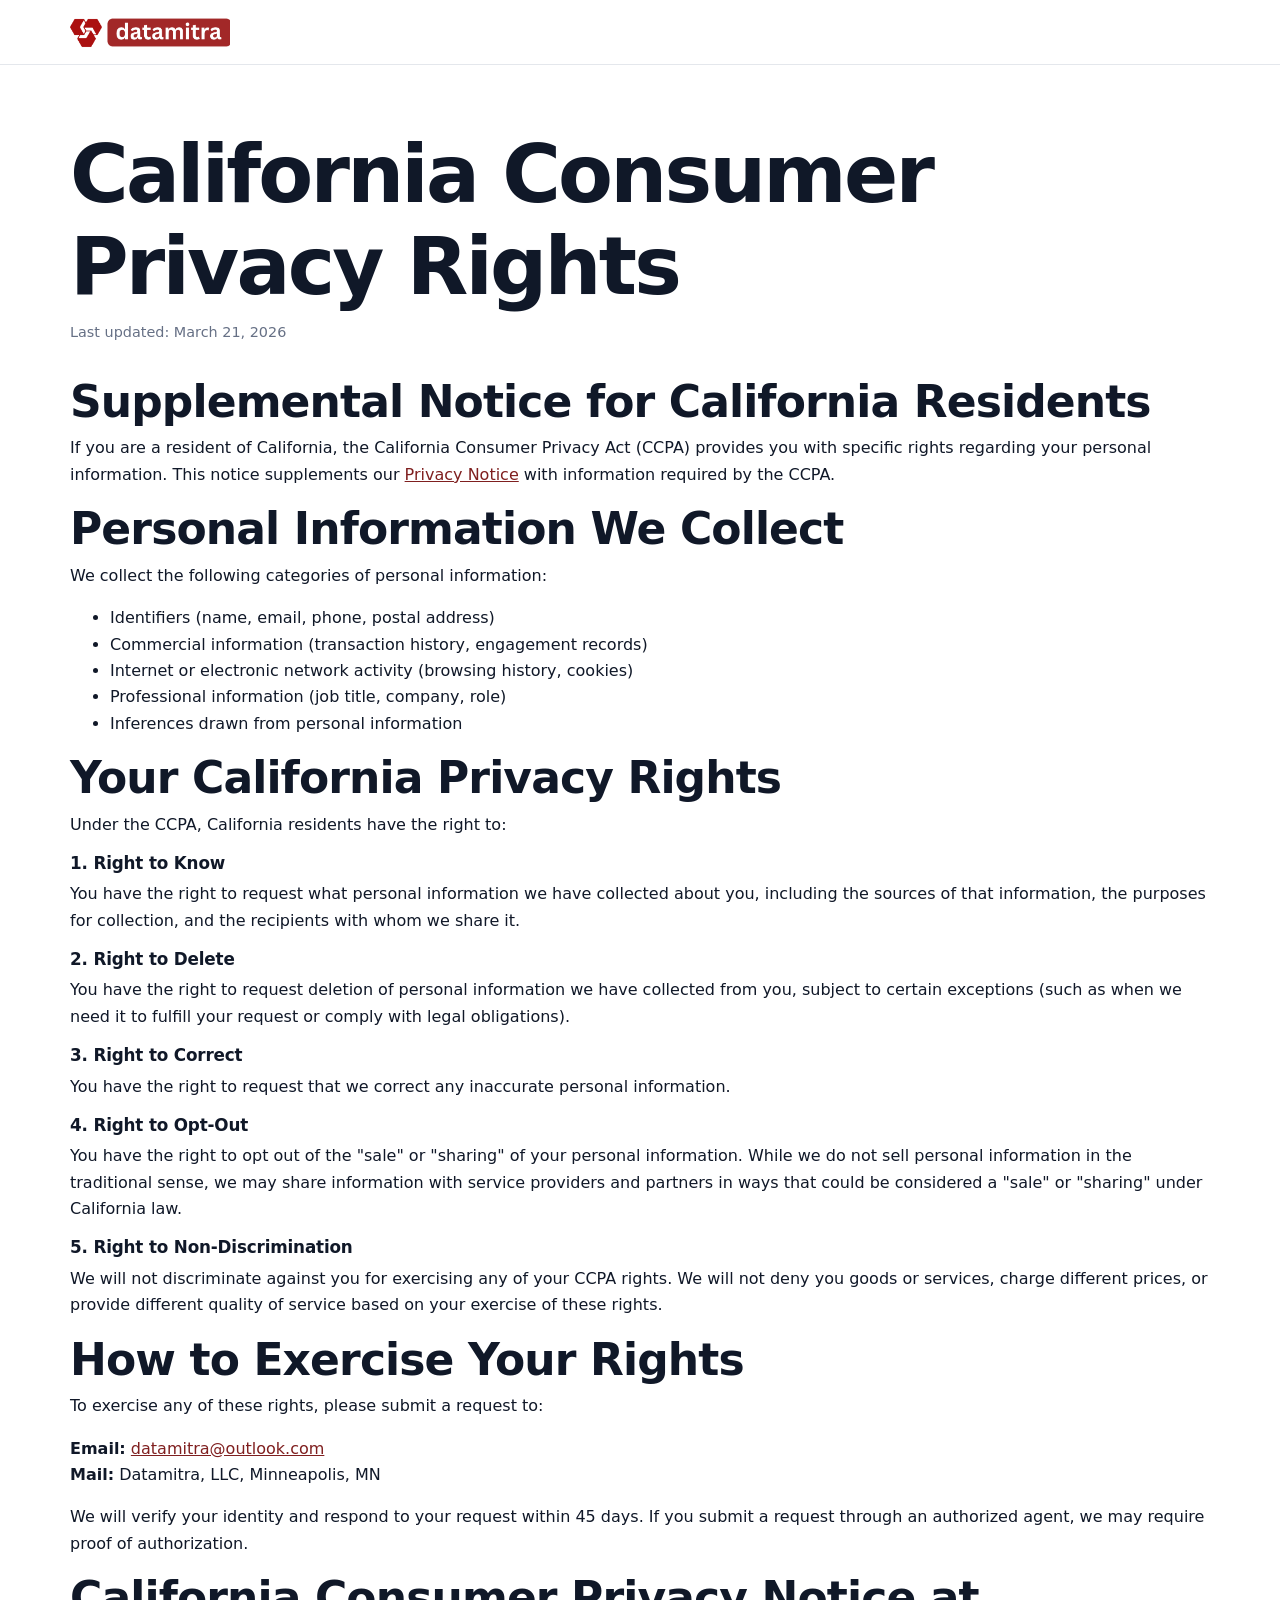
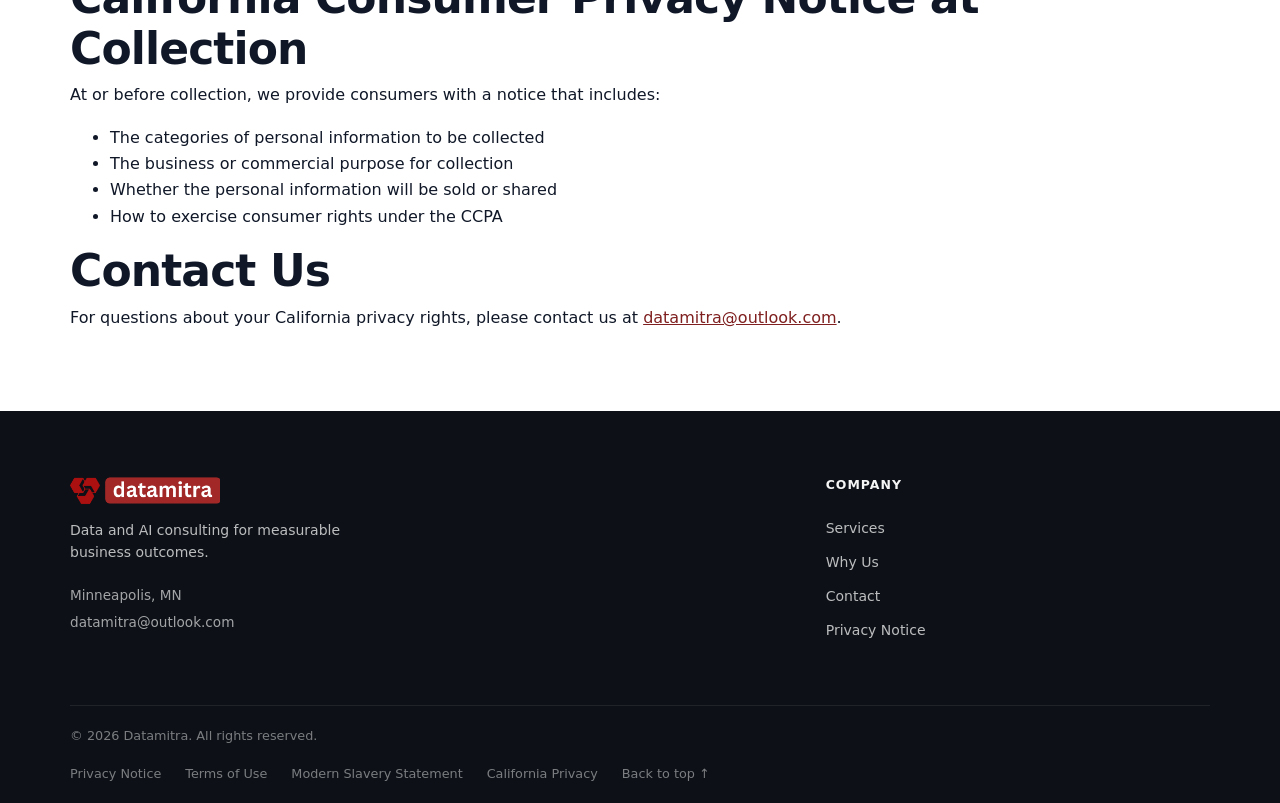
==== commit 8bfa9ba9: "Update company name to Datamitra, LLC and email to datamitra@outlook.com in legal pages" ====
--- a/california-privacy.html
+++ b/california-privacy.html
@@ -59,8 +59,8 @@
           <h2>How to Exercise Your Rights</h2>
           <p>To exercise any of these rights, please submit a request to:</p>
           <p>
-            <strong>Email:</strong> <a href="mailto:privacy@datamitra.com">privacy@datamitra.com</a><br />
-            <strong>Mail:</strong> Datamitra, Inc., Minneapolis, MN
+            <strong>Email:</strong> <a href="mailto:datamitra@outlook.com">datamitra@outlook.com</a><br />
+            <strong>Mail:</strong> Datamitra, LLC, Minneapolis, MN
           </p>
           <p>We will verify your identity and respond to your request within 45 days. If you submit a request through an authorized agent, we may require proof of authorization.</p>
 
@@ -74,7 +74,7 @@
           </ul>
 
           <h2>Contact Us</h2>
-          <p>For questions about your California privacy rights, please contact us at <a href="mailto:privacy@datamitra.com">privacy@datamitra.com</a>.</p>
+          <p>For questions about your California privacy rights, please contact us at <a href="mailto:datamitra@outlook.com">datamitra@outlook.com</a>.</p>
         </div>
       </section>
     </main>
